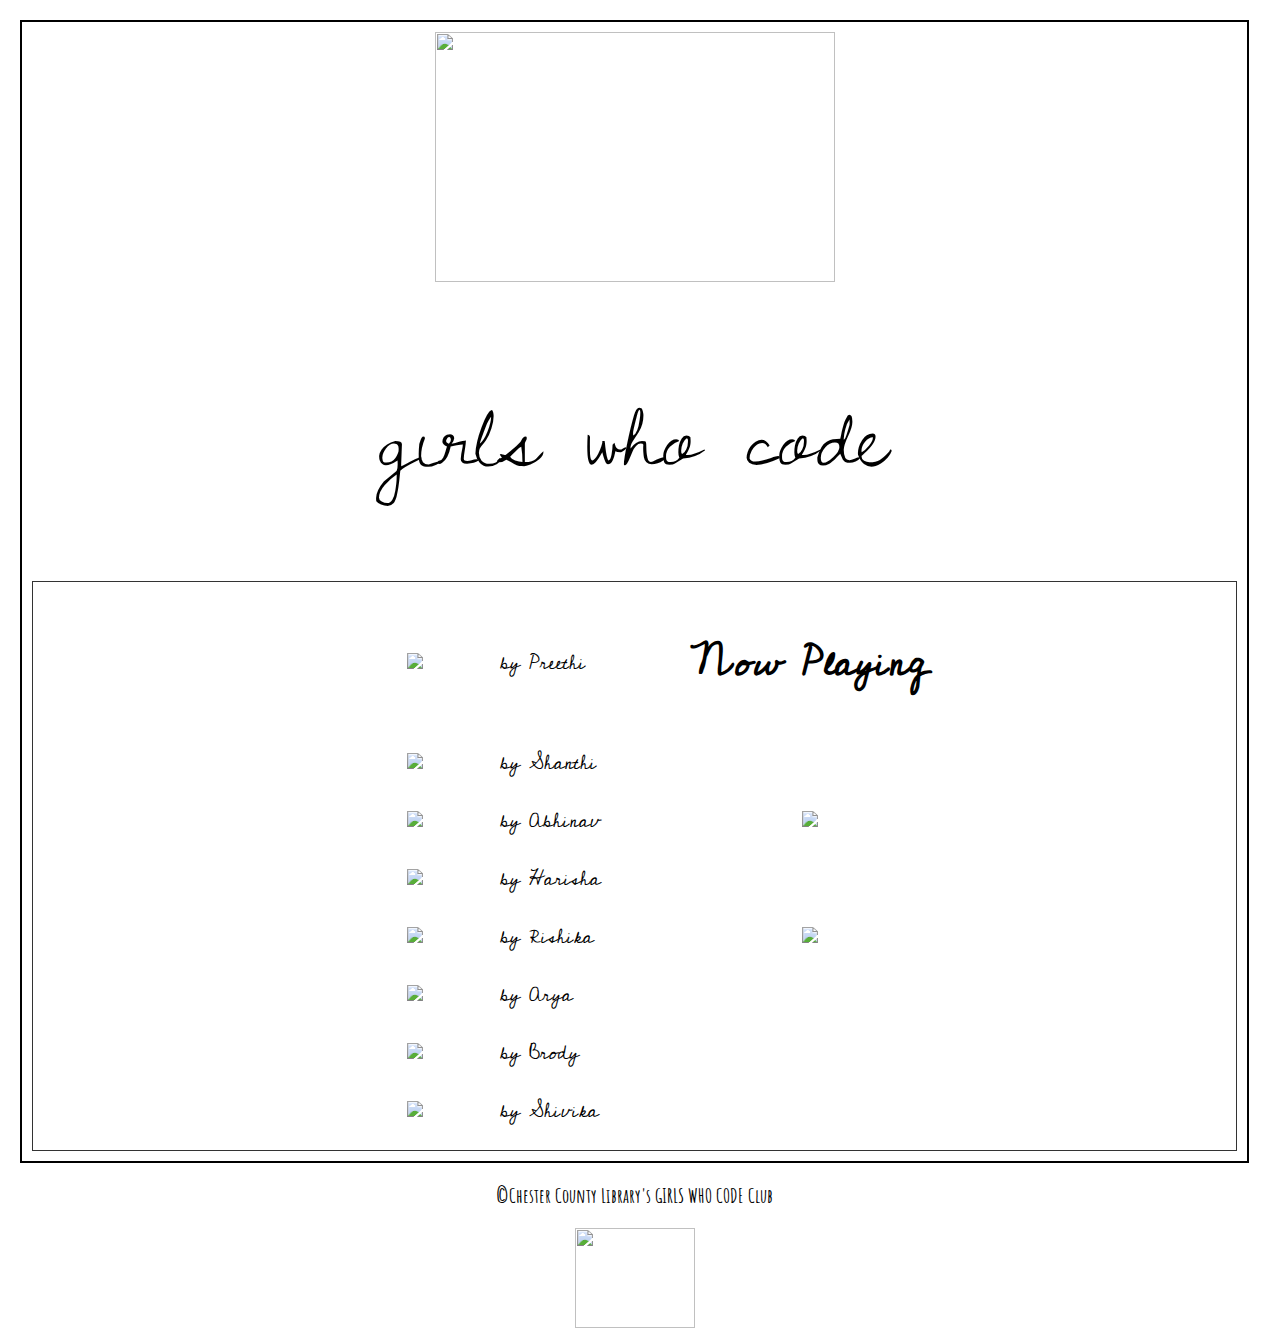
==== index.html @ e7b2006e "Add files via upload" ====
<!DOCTYPE html>
<html>
<head>
  <title>GWCFall2019</title>
    <meta charset="utf-8"/>
    <link rel="stylesheet" type="text/css" href="main.css">
    <style>
    @import url('https://fonts.googleapis.com/css?family=Amatic+SC|Cedarville+Cursive|Dawning+of+a+New+Day|Reenie+Beanie&display=swap');
    </style>
</head>
<body>
<div class="body">
<div class="header">
  <center><img class="tape" src="file:///S:/Rebecca/Girls%20Who%20Code/Fall%202019/Website/images/tape-edit.jpg" width="400px" height="250px"></center>
  <h1 class="page-title">girls who code</h1>
</div>

<div class="grid-container">
  <div id="icon" class="icon1"><a href="https://google.com" target="_blank"><img src="file:///S:/Rebecca/Girls%20Who%20Code/Fall%202019/Website/images/preethi.jpg"></a></div>
  <div id="icon" class="icon2"><a href="https://google.com" target="_blank"><img src="file:///S:/Rebecca/Girls%20Who%20Code/Fall%202019/Website/images/shanthi.jpg"></a></div>
  <div id="icon" class="icon3"><a href="https://google.com" target="_blank"><img src="file:///S:/Rebecca/Girls%20Who%20Code/Fall%202019/Website/images/abhinav.jpg"></a></div>
  <div id="icon" class="icon4"><a href="https://google.com" target="_blank"><img src="file:///S:/Rebecca/Girls%20Who%20Code/Fall%202019/Website/images/harisha.jpg"></a></div>
  <div id="icon" class="icon5"><a href="https://google.com" target="_blank"><img src="file:///S:/Rebecca/Girls%20Who%20Code/Fall%202019/Website/images/rishika.jpg"></a></div>
  <div id="icon" class="icon6"><a href="https://google.com" target="_blank"><img src="file:///S:/Rebecca/Girls%20Who%20Code/Fall%202019/Website/images/arya.jpg"></a></div>
  <div id="icon" class="icon7"><a href="https://google.com" target="_blank"><img src="file:///S:/Rebecca/Girls%20Who%20Code/Fall%202019/Website/images/brody.jpg"></a></div>
  <div id="icon" class="icon8"><a href="https://google.com" target="_blank"><img src="file:///S:/Rebecca/Girls%20Who%20Code/Fall%202019/Website/images/shivika.jpg"></a></div>

  <div id="item" class="item1">by Preethi</div>
  <div id="item" class="item2">by Shanthi</div>
  <div id="item" class="item3">by Abhinav</div>
  <div id="item" class="item4">by Harisha</div>
  <div id="item" class="item5">by Rishika</div>
  <div id="item" class="item6">by Arya</div>
  <div id="item" class="item7">by Brody</div>
  <div id="item" class="item8">by Shivika</div>

  <div id="player" class="player1"><h2>Now Playing</h2></div>
  <div id="image" class="player2">
    <script src="nowplaying.js"></script>
  </div>
  <div id="player" class="player3"><img src="file:///S:/Rebecca/Girls%20Who%20Code/Fall%202019/Website/images/player-buttons.jpg"></div>
</div>
</div>

</div>


<!--
  <ul>
    <li><a href="index.html">Home</a></li>
    <li><a href="about.html">About the Coders</a></li>
    <li class="dropdown">
        <a href="javascript:void(0)" class="dropbtn">Stories</a>
        <div class="dropdown-content">
          <a href="preethi.html">Preethi</a>
          <a href="shanthi.html">Shanthi</a>
          <a href="abhinav.html">Abhinav</a>
          <a href="harisha.html">Harisha</a>
          <a href="rishika.html">Rishika</a>
          <a href="arya.html">Arya</a>
          <a href="brody.html">Brody</a>
          <a href="shivika.html">Shivika</a>
        </div>
    </li>
  </ul>
</div>
<div class="main">
  <p class="page-description">Chester County Library's Girls Who Code club brings you...</p>
  <div class="gallery">
    <div class="container">
      <img src="ava.jpg" class="image">
      <div class="overlay">
        <div class="text">
          <a href="ava.html">Ava's Project</a>
        </div>
      </div>
    </div>
    <div class="container">
      <img src="trinity.jpg" class="image">
      <div class="overlay2">
        <div class="text">
          <a href="trinity.html">Trinity's Project</a>
        </div>
      </div>
    </div>
    <div class="container">
      <img src="danielle.jpg" class="image">
      <div class="overlay3">
        <div class="text">
          <a href="danielle.html">Danielle's Project</a>
        </div>
      </div>
    </div>
    <div class="container">
      <img src="saachi.jpg" class="image">
      <div class="overlay4">
        <div class="text">
          <a href="saachi.html">Saachi's Project</a>
        </div>
      </div>
    </div>
  </div>
-->

<h3>&copy;Chester County Library's GIRLS WHO CODE Club</h3>
<center><img src="http://www.wppl.org/sites/default/files/content/events/GWC.jpg" height="100" width="120"></center>
</body>
</html>
---- main.css ----
html, body {
  height: 100%;
  margin: 10px;
  text-align: left;
  width: 98%;
}

.body {
  border: 2px solid black
}

.tape {
  margin-top: 10px;
  margin-bottom: 0px;
}

.page-title {
  text-align: center;
  font-weight: normal;
  font-size: 100px;
  font-family: 'Dawning of a New Day', cursive;
  color: black;
}

.grid-container {
  display: grid;
  background-color: ;
  padding: 10px;
  margin: 10px;
  font-family: 'Cedarville Cursive', cursive;
  font-size: 20px;
  grid-template-columns: 150px 200px auto;
  justify-content: center;
  align-items: center;
  border-top: 1px solid rgba(0, 0, 0, 0.8);
  border-bottom: 1px solid rgba(0, 0, 0, 0.8);
  border-right: 1px solid rgba(0, 0, 0, 0.8);
  border-left: 1px solid rgba(0, 0, 0, 0.8);
}

#icon {
  background-color: ;
  padding: 10px;
  text-align: center;
}

.icon1 {
  grid-column: 1;
  grid-row: 1;
}

.icon2 {
  grid-column: 1;
  grid-row: 2;
}

.icon3 {
  grid-column: 1;
  grid-row: 3;
}

.icon4 {
  grid-column: 1;
  grid-row: 4;
}

.icon5 {
  grid-column: 1;
  grid-row: 5;
}

.icon6 {
  grid-column: 1;
  grid-row: 6;
}

.icon7 {
  grid-column: 1;
  grid-row: 7;
}

.icon8 {
  grid-column: 1;
  grid-row: 8;
}

#item {
  background-color: ;
  padding: 10px;
  text-align: left;
}

.item1 {
  grid-column: 2;
  grid-row: 1;
}

.item2 {
  grid-column: 2;
  grid-row: 2;
}

.item3 {
  grid-column: 2;
  grid-row: 3;
}

.item4 {
  grid-column: 2;
  grid-row: 4;
}

.item5 {
  grid-column: 2;
  grid-row: 5;
}

.item6 {
  grid-column: 2;
  grid-row: 6;
}

.item7 {
  grid-column: 2;
  grid-row: 7;
}

.item8 {
  grid-column: 2;
  grid-row: 8;
}

p {
  font-family: 'Cedarville Cursive', cursive;
  font-size: 20px;
}

#player, #image {
  text-align: center;
}

.player1 {
  grid-column: 3;
  grid-row: 1;
}

.player2 {
  grid-column: 3;
  grid-row: 2 / 5;
}

h2 {
  font-size: 40px;
  font-family: "Cedarville Cursive", cursive;
}

h3 {
  font-size: 20px;
  font-family: 'Amatic SC', cursive;
  text-align: center;
}

/*
ul {
  list-style-type: none;
  margin: 0;
  padding: 0;
  overflow: hidden;
  background: rgba(0,0,0, .8);
}

li {
  float: left;
  border-right: 1px solid #bbb;
}

li a, .dropbtn {
  display: inline-block;
  color: white;
  text-align: center;
  padding: 14px 16px;
  text-decoration: none;
}

li a:hover, .dropdown:hover .dropbtn {
    background-color: #40e0d0;
}

li.dropdown {
  display: inline-block;
}

.dropdown-content {
  display: none;
  position: absolute;
  background-color: #f9f9f9;
  min-width: 160px;
  box-shadow: 0px 8px 16px 0px rgba(0, 0, 0, 0, 2);
  z-index: 1;
}

.dropdown-content a {
  color: black;
  padding: 12px 16px;
  text-decoration: none;
  display: block;
  text-align: left;
}

.dropdown-content a: hover {
  background-color: #f1f1f1
}

.dropdown:hover .dropdown-content {
  display: block;
}

.active {
  background-color: #40e0d0
}

.nav {
  padding: 250px 0;
  margin: 2rem;
  font-family: 'Trebuchet MS', Helvetica, sans-serif;
  font-size: 20px;
  background-image: url("header.png");
  background-size: cover;
}

.page-description {
  border: 1px solid black;
  padding: 40px;
  margin: 2rem;
  font-family: 'Bookman Old Style', serif;
  font-size: 32px;
  font-weight: bold;
}

.gallery {
  display: flex;
  flex-wrap: wrap;
  justify-content: center;
}

.container {
  position: relative;
  width: 50%;
}

.image {
  display: block;
  width: 75%;
  height: auto;
  margin: auto;
  padding: 20px;
}

.container:hover .overlay {
  opacity: 1;
}

.container:hover .overlay2 {
  opacity: 1;
}

.container:hover .overlay3 {
  opacity: 1;
}

.container:hover .overlay4 {
  opacity: 1;
}
*/




.text {
  color: black;
  font-size: 42px;
  position: absolute;
  top: 50%;
  left: 50%;
  transform: translate(-50%, -50%);
  -ms-transform: translate(-50%, -50%);
}

.text a:link {
  color: black;
  text-decoration: none;
}

.text a:visited {
  color: black;
  text-decoration: none;
}

.text a:hover {
  color: white;
  text-decoration: none;
}

.overlay {
  position: absolute;
  top: 0;
  bottom: 0;
  left: 0;
  right: 0;
  height: 94%;
  width: 75%;
  opacity: 0;
  transition: .5s ease;
  background:url(00FFFF-0.5.png);
  margin: auto;
}

.overlay2 {
  position: absolute;
  top: 0;
  bottom: 0;
  left: 0;
  right: 0;
  height: 94%;
  width: 75%;
  opacity: 0;
  transition: .5s ease;
  background:url(FF0000-0.5.png);
  margin: auto;
  padding: auto;
}

.overlay3 {
  position: absolute;
  top: 0;
  bottom: 0;
  left: 0;
  right: 0;
  height: 94%;
  width: 75%;
  opacity: 0;
  transition: .5s ease;
  background:url(4B0082-0.5.png);
  margin: auto;
  padding: auto;
}

.overlay4 {
  position: absolute;
  top: 0;
  bottom: 0;
  left: 0;
  right: 0;
  height: 94%;
  width: 75%;
  opacity: 0;
  transition: .5s ease;
  background:url(FFFF00-0.5.png);
  margin: auto;
  padding: auto;
}

.gallery2 {
  display: flex;
  flex-wrap: wrap;
  justify-content: center;
}

.photo {
  align: left;
  display: block;
  width: auto;
  height: auto;
  margin: 30px;
  padding: 30px;
}
.photo-description {
  align: right;
  border: 1px solid black;
  padding: 30px;
  margin-top: 100px;
  margin-left: 60px;
  margin-right: 30px;
  margin-bottom: 30px;
  font-family: 'Bookman Old Style', serif;
  font-size: 36px;
}
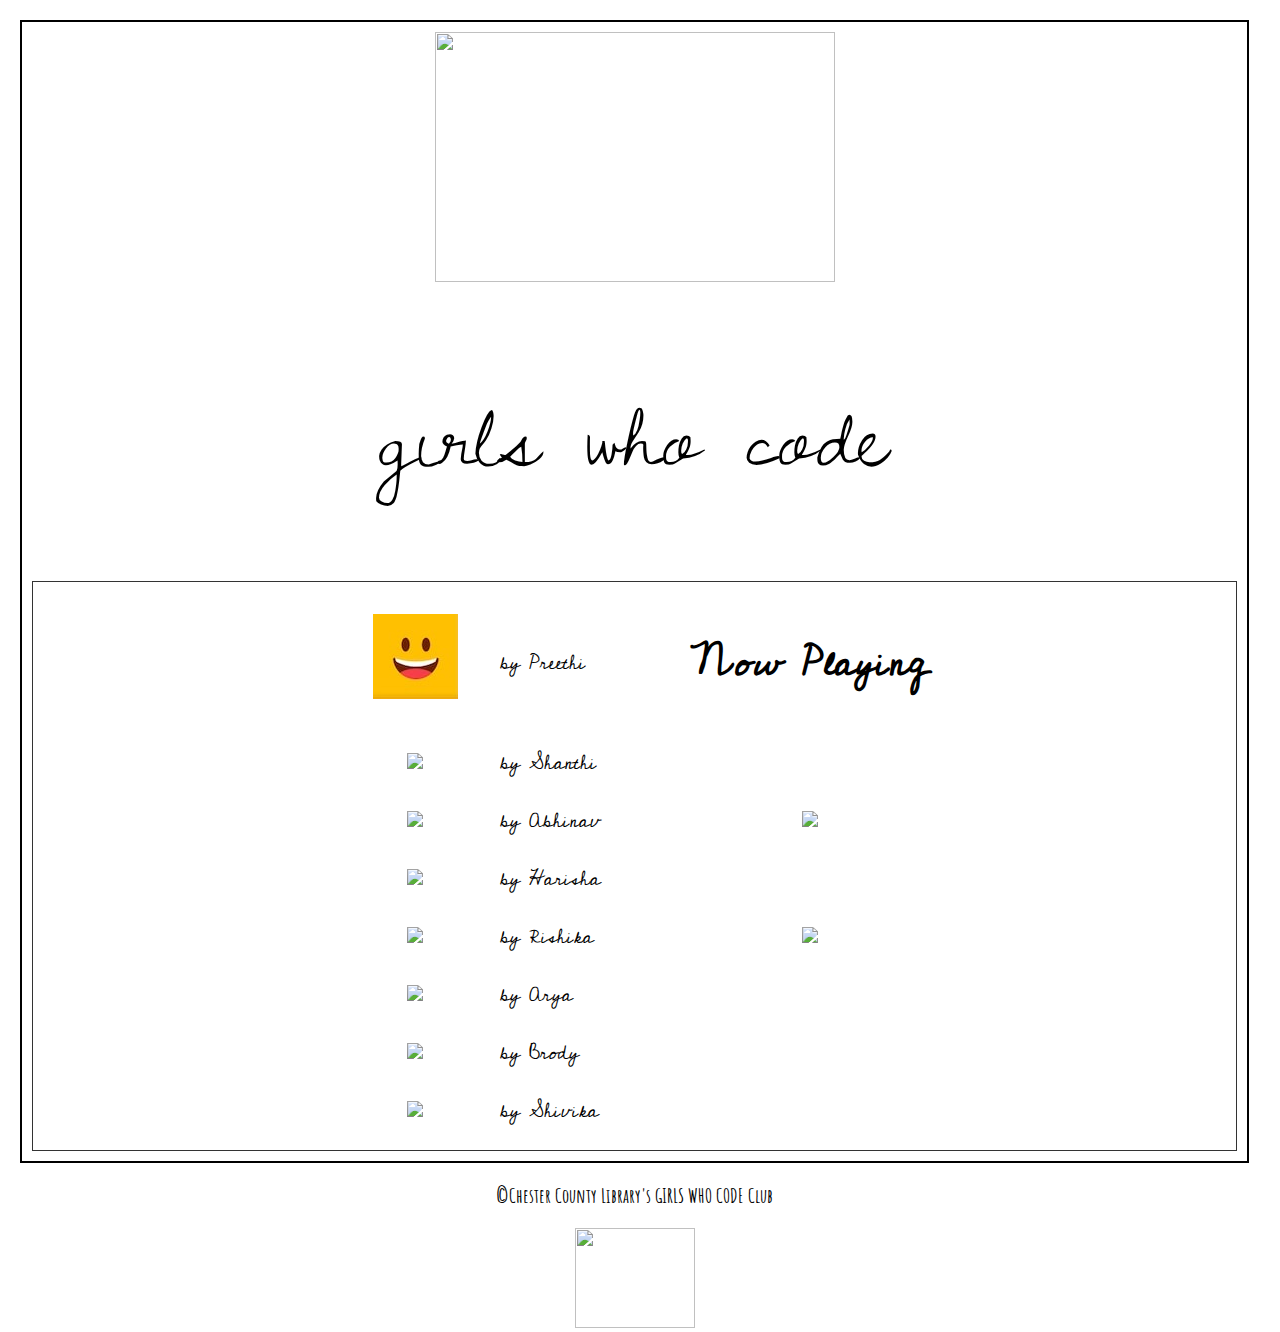
==== commit 1d087fa4: "Update index.html" ====
--- a/index.html
+++ b/index.html
@@ -16,7 +16,7 @@
 </div>
 
 <div class="grid-container">
-  <div id="icon" class="icon1"><a href="https://google.com" target="_blank"><img src="file:///S:/Rebecca/Girls%20Who%20Code/Fall%202019/Website/images/preethi.jpg"></a></div>
+  <div id="icon" class="icon1"><a href="https://google.com" target="_blank"><img src="preethi.jpg"></a></div>
   <div id="icon" class="icon2"><a href="https://google.com" target="_blank"><img src="file:///S:/Rebecca/Girls%20Who%20Code/Fall%202019/Website/images/shanthi.jpg"></a></div>
   <div id="icon" class="icon3"><a href="https://google.com" target="_blank"><img src="file:///S:/Rebecca/Girls%20Who%20Code/Fall%202019/Website/images/abhinav.jpg"></a></div>
   <div id="icon" class="icon4"><a href="https://google.com" target="_blank"><img src="file:///S:/Rebecca/Girls%20Who%20Code/Fall%202019/Website/images/harisha.jpg"></a></div>
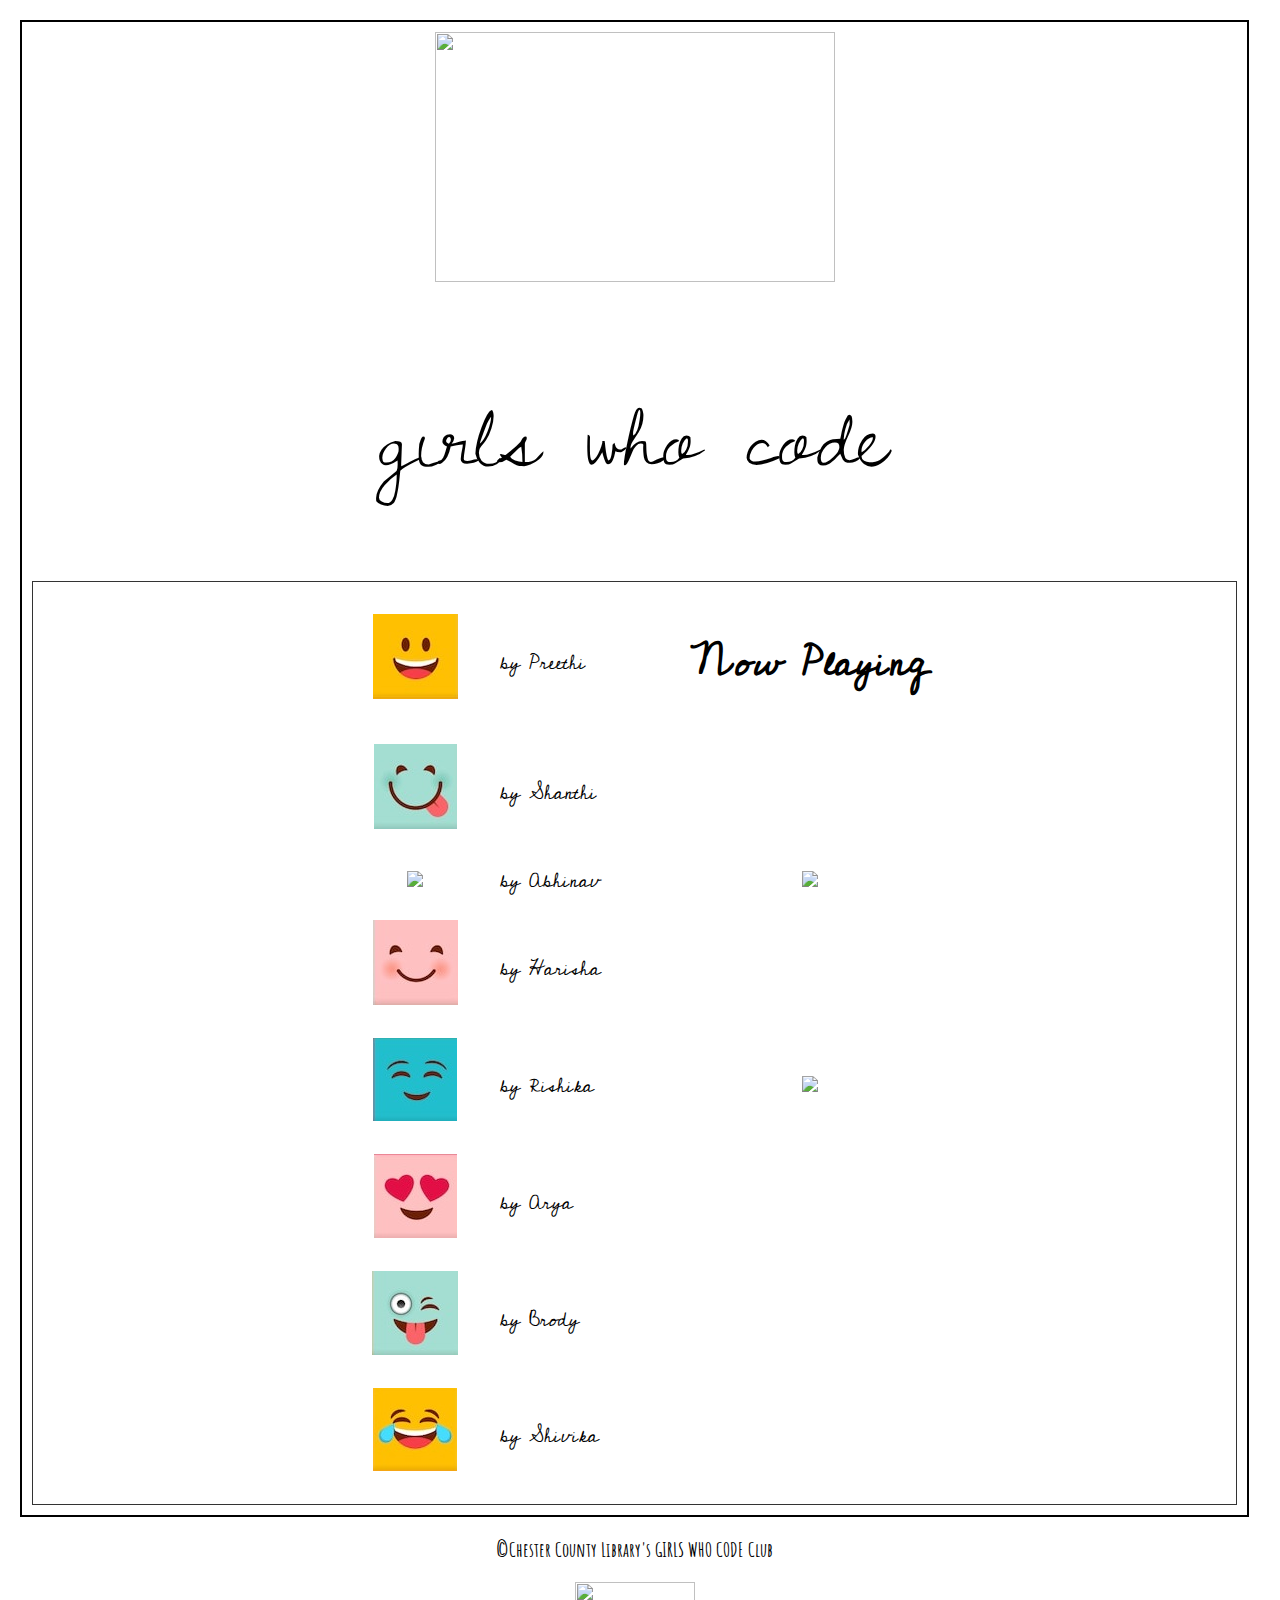
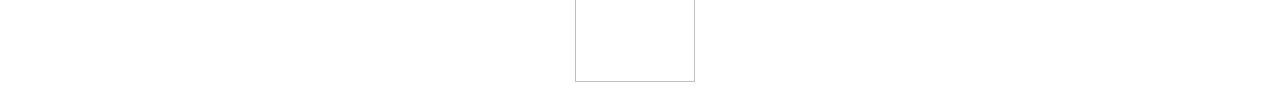
==== commit 11f995cd: "Update index.html" ====
--- a/index.html
+++ b/index.html
@@ -17,13 +17,13 @@
 
 <div class="grid-container">
   <div id="icon" class="icon1"><a href="https://google.com" target="_blank"><img src="preethi.jpg"></a></div>
-  <div id="icon" class="icon2"><a href="https://google.com" target="_blank"><img src="file:///S:/Rebecca/Girls%20Who%20Code/Fall%202019/Website/images/shanthi.jpg"></a></div>
-  <div id="icon" class="icon3"><a href="https://google.com" target="_blank"><img src="file:///S:/Rebecca/Girls%20Who%20Code/Fall%202019/Website/images/abhinav.jpg"></a></div>
-  <div id="icon" class="icon4"><a href="https://google.com" target="_blank"><img src="file:///S:/Rebecca/Girls%20Who%20Code/Fall%202019/Website/images/harisha.jpg"></a></div>
-  <div id="icon" class="icon5"><a href="https://google.com" target="_blank"><img src="file:///S:/Rebecca/Girls%20Who%20Code/Fall%202019/Website/images/rishika.jpg"></a></div>
-  <div id="icon" class="icon6"><a href="https://google.com" target="_blank"><img src="file:///S:/Rebecca/Girls%20Who%20Code/Fall%202019/Website/images/arya.jpg"></a></div>
-  <div id="icon" class="icon7"><a href="https://google.com" target="_blank"><img src="file:///S:/Rebecca/Girls%20Who%20Code/Fall%202019/Website/images/brody.jpg"></a></div>
-  <div id="icon" class="icon8"><a href="https://google.com" target="_blank"><img src="file:///S:/Rebecca/Girls%20Who%20Code/Fall%202019/Website/images/shivika.jpg"></a></div>
+  <div id="icon" class="icon2"><a href="https://google.com" target="_blank"><img src="shanthi.jpg"></a></div>
+  <div id="icon" class="icon3"><a href="https://google.com" target="_blank"><img src="abhinnav.jpg"></a></div>
+  <div id="icon" class="icon4"><a href="https://google.com" target="_blank"><img src="harisha.jpg"></a></div>
+  <div id="icon" class="icon5"><a href="https://google.com" target="_blank"><img src="rishika.jpg"></a></div>
+  <div id="icon" class="icon6"><a href="https://google.com" target="_blank"><img src="arya.jpg"></a></div>
+  <div id="icon" class="icon7"><a href="https://google.com" target="_blank"><img src="brody.jpg"></a></div>
+  <div id="icon" class="icon8"><a href="https://google.com" target="_blank"><img src="shivika.jpg"></a></div>
 
   <div id="item" class="item1">by Preethi</div>
   <div id="item" class="item2">by Shanthi</div>
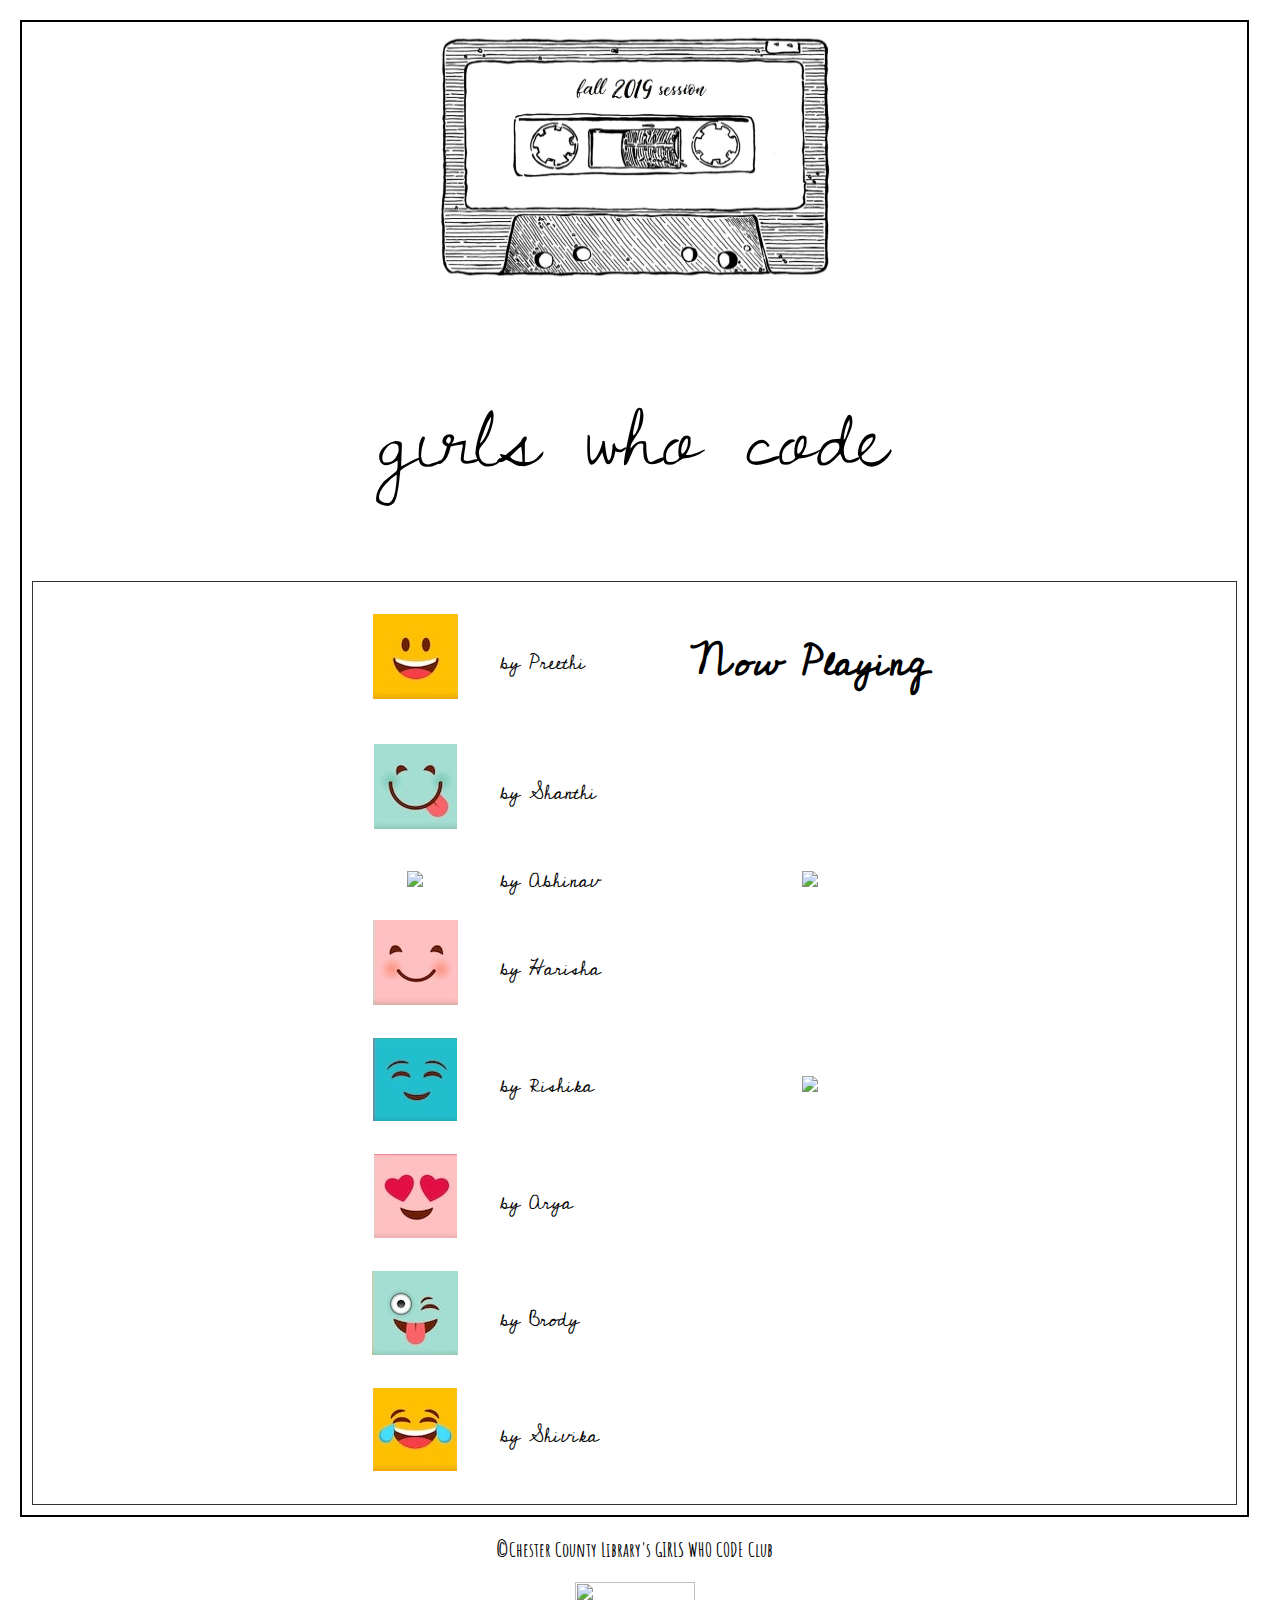
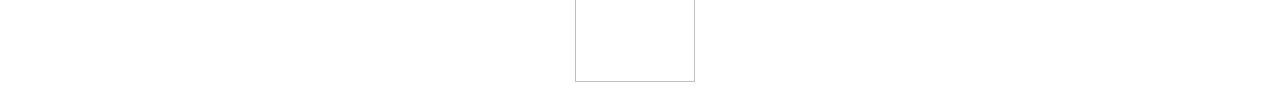
==== commit 7da4cf1a: "Update index.html" ====
--- a/index.html
+++ b/index.html
@@ -11,7 +11,7 @@
 <body>
 <div class="body">
 <div class="header">
-  <center><img class="tape" src="file:///S:/Rebecca/Girls%20Who%20Code/Fall%202019/Website/images/tape-edit.jpg" width="400px" height="250px"></center>
+  <center><img class="tape" src="tape-edit.jpg" width="400px" height="250px"></center>
   <h1 class="page-title">girls who code</h1>
 </div>
 
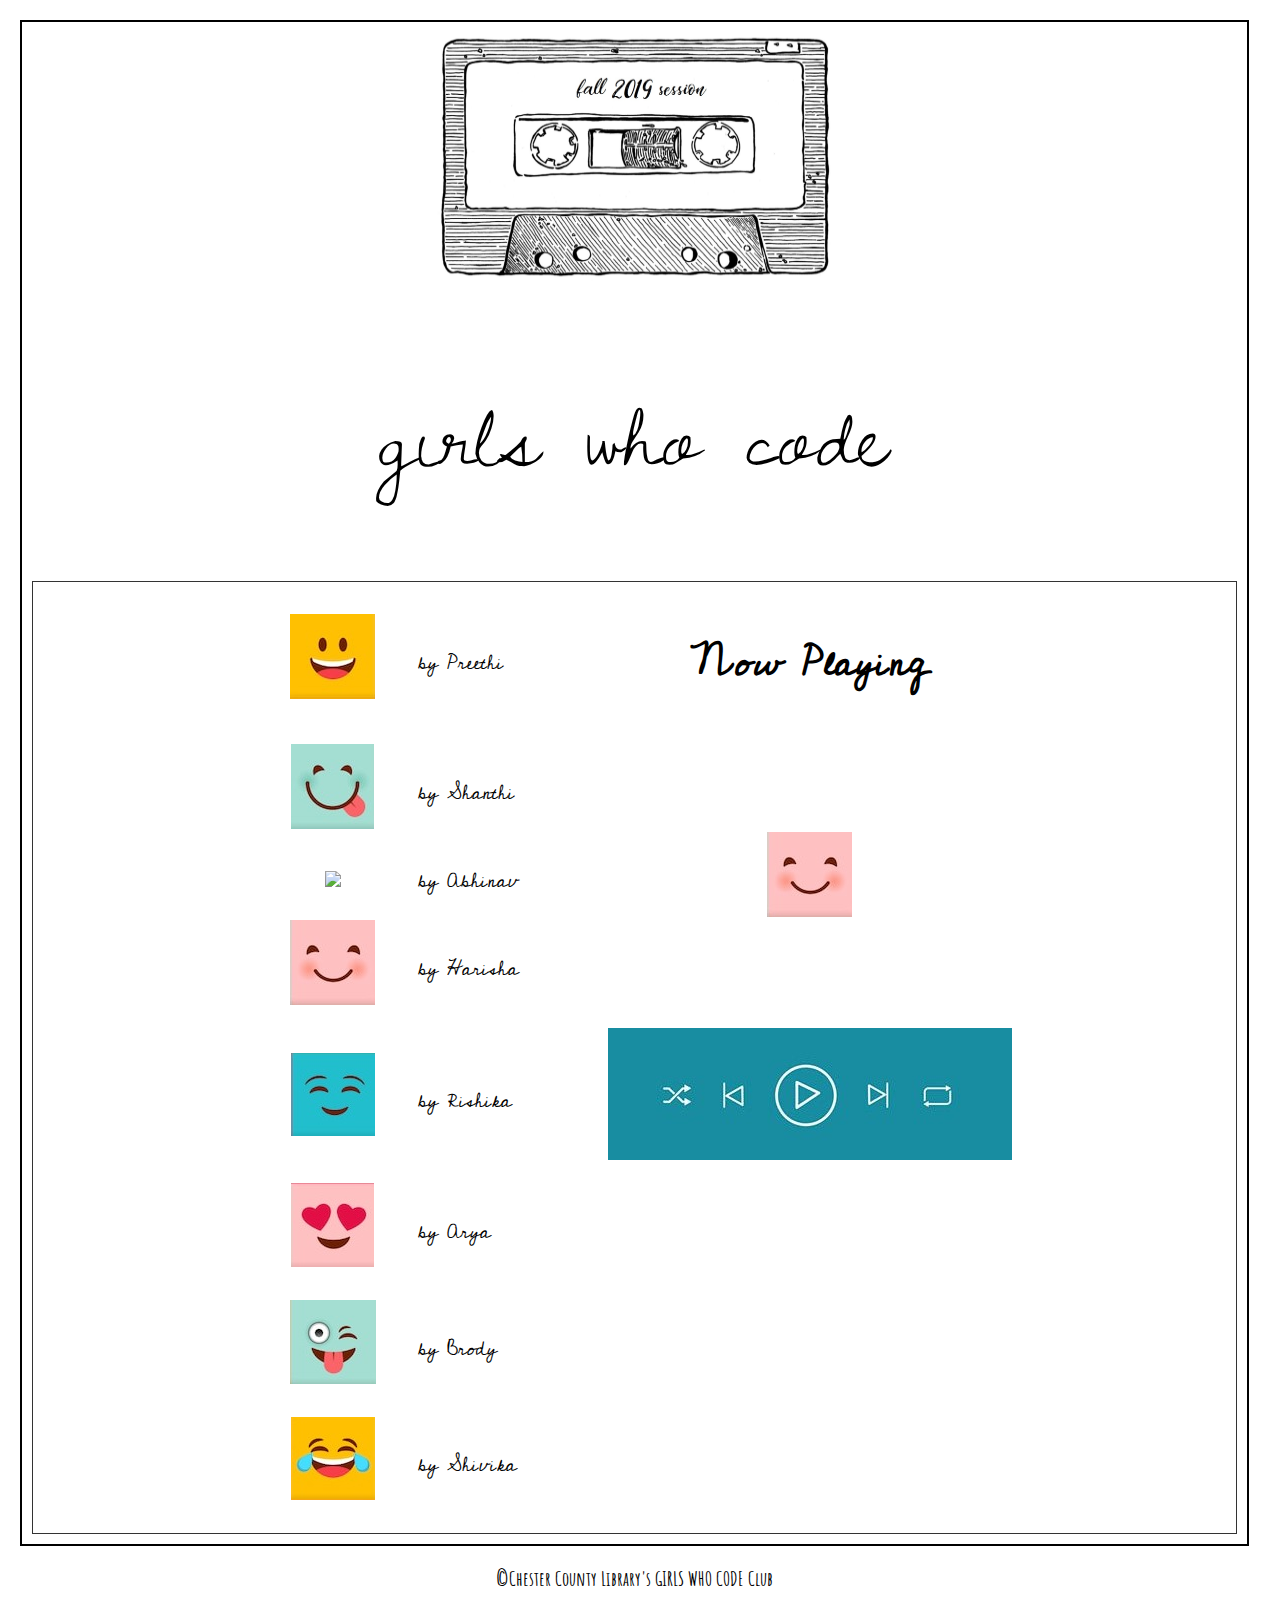
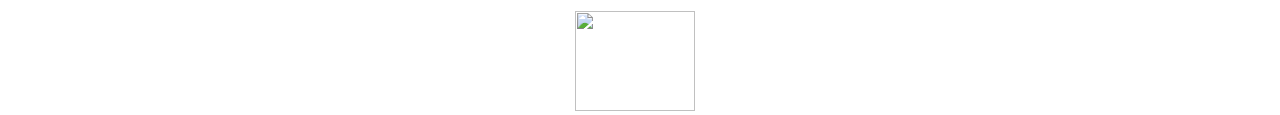
==== commit e7e9a74b: "Update index.html" ====
--- a/index.html
+++ b/index.html
@@ -38,7 +38,7 @@
   <div id="image" class="player2">
     <script src="nowplaying.js"></script>
   </div>
-  <div id="player" class="player3"><img src="file:///S:/Rebecca/Girls%20Who%20Code/Fall%202019/Website/images/player-buttons.jpg"></div>
+  <div id="player" class="player3"><img src="player-buttons.jpg"></div>
 </div>
 </div>
 
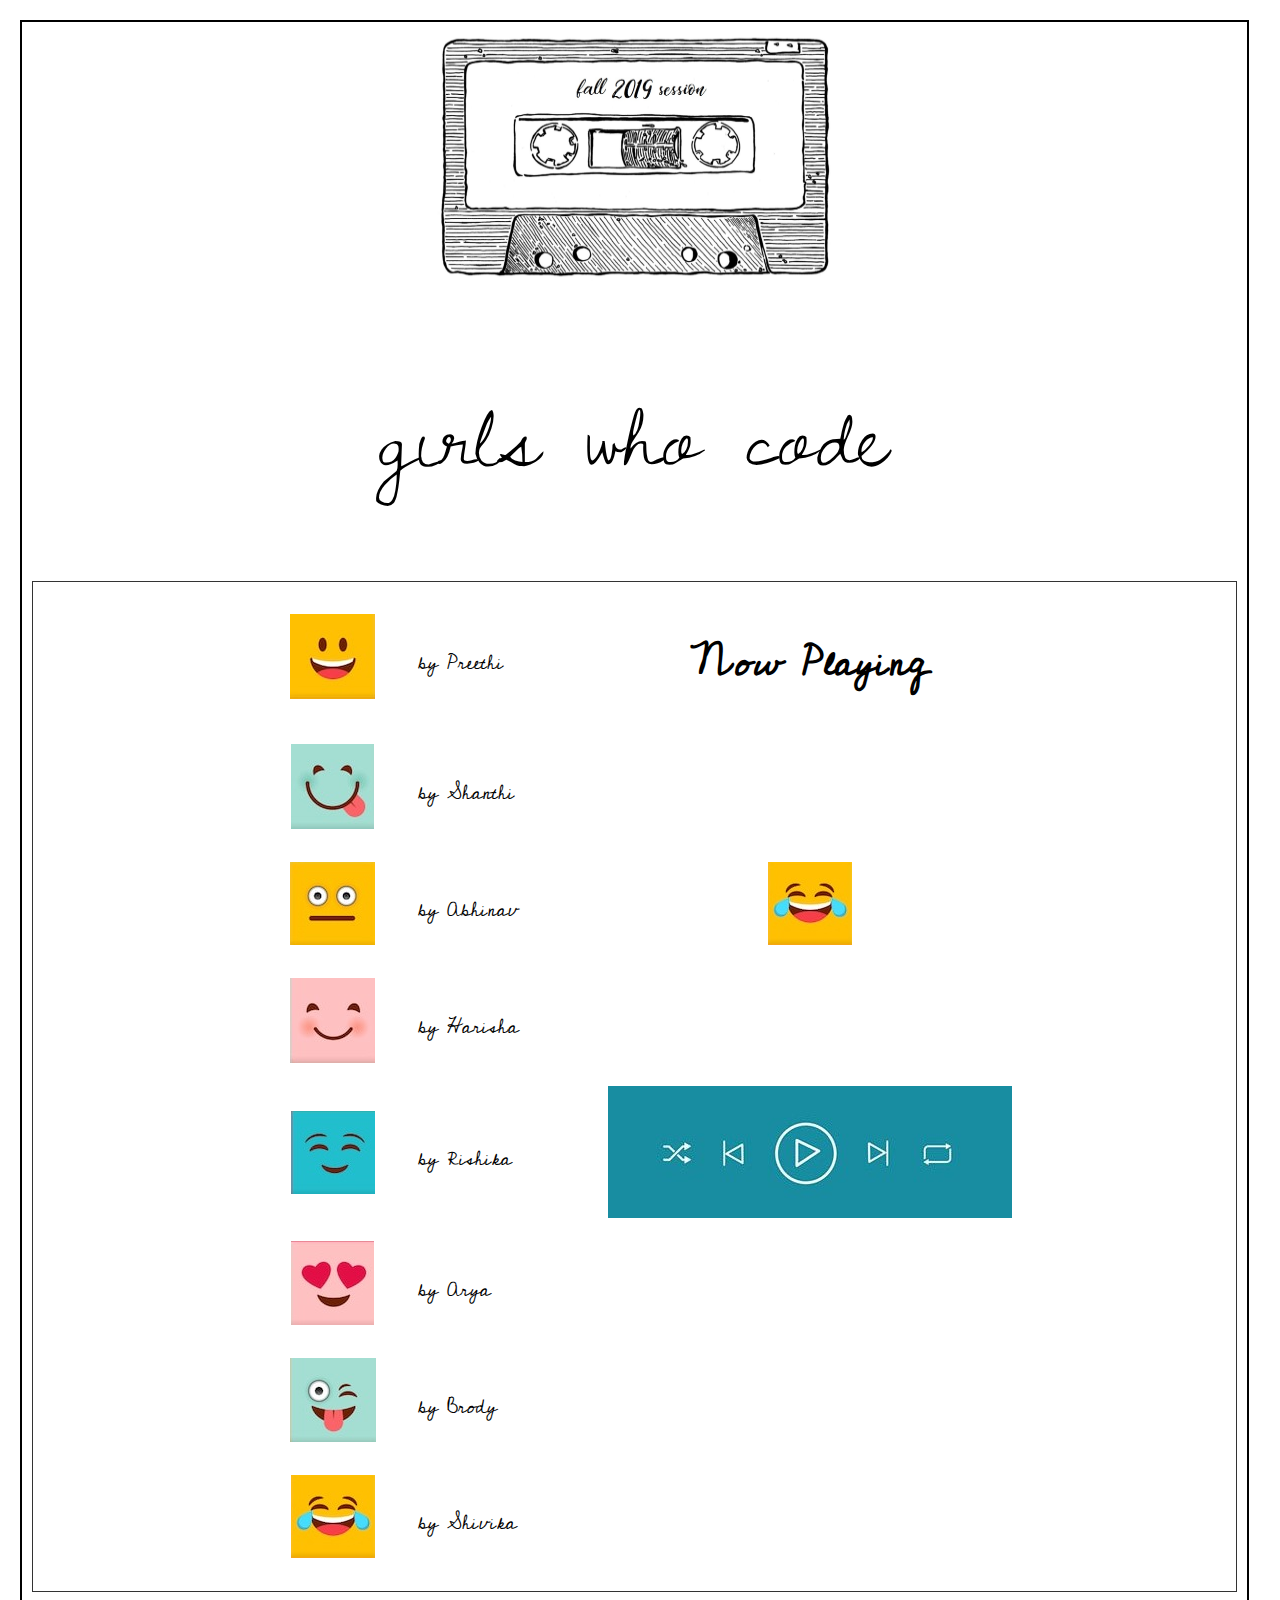
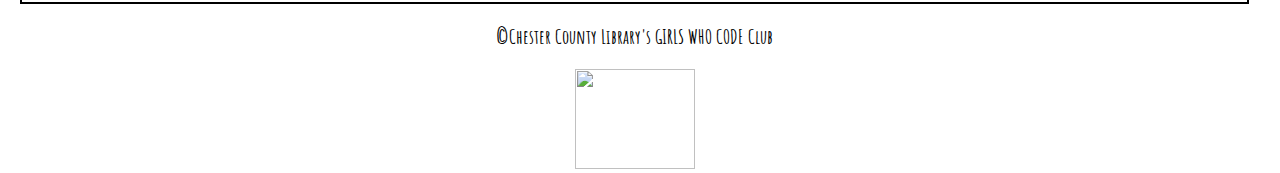
==== commit d6674788: "Update index.html" ====
--- a/index.html
+++ b/index.html
@@ -16,9 +16,9 @@
 </div>
 
 <div class="grid-container">
-  <div id="icon" class="icon1"><a href="https://google.com" target="_blank"><img src="preethi.jpg"></a></div>
-  <div id="icon" class="icon2"><a href="https://google.com" target="_blank"><img src="shanthi.jpg"></a></div>
-  <div id="icon" class="icon3"><a href="https://google.com" target="_blank"><img src="abhinnav.jpg"></a></div>
+  <div id="icon" class="icon1"><a href="preethi.html" target="_blank"><img src="preethi.jpg"></a></div>
+  <div id="icon" class="icon2"><a href="shanthi.html" target="_blank"><img src="shanthi.jpg"></a></div>
+  <div id="icon" class="icon3"><a href="hi.html" target="_blank"><img src="abhinav.jpg"></a></div>
   <div id="icon" class="icon4"><a href="https://google.com" target="_blank"><img src="harisha.jpg"></a></div>
   <div id="icon" class="icon5"><a href="https://google.com" target="_blank"><img src="rishika.jpg"></a></div>
   <div id="icon" class="icon6"><a href="https://google.com" target="_blank"><img src="arya.jpg"></a></div>
@@ -42,66 +42,6 @@
 </div>
 </div>
 
-</div>
-
-
-<!--
-  <ul>
-    <li><a href="index.html">Home</a></li>
-    <li><a href="about.html">About the Coders</a></li>
-    <li class="dropdown">
-        <a href="javascript:void(0)" class="dropbtn">Stories</a>
-        <div class="dropdown-content">
-          <a href="preethi.html">Preethi</a>
-          <a href="shanthi.html">Shanthi</a>
-          <a href="abhinav.html">Abhinav</a>
-          <a href="harisha.html">Harisha</a>
-          <a href="rishika.html">Rishika</a>
-          <a href="arya.html">Arya</a>
-          <a href="brody.html">Brody</a>
-          <a href="shivika.html">Shivika</a>
-        </div>
-    </li>
-  </ul>
-</div>
-<div class="main">
-  <p class="page-description">Chester County Library's Girls Who Code club brings you...</p>
-  <div class="gallery">
-    <div class="container">
-      <img src="ava.jpg" class="image">
-      <div class="overlay">
-        <div class="text">
-          <a href="ava.html">Ava's Project</a>
-        </div>
-      </div>
-    </div>
-    <div class="container">
-      <img src="trinity.jpg" class="image">
-      <div class="overlay2">
-        <div class="text">
-          <a href="trinity.html">Trinity's Project</a>
-        </div>
-      </div>
-    </div>
-    <div class="container">
-      <img src="danielle.jpg" class="image">
-      <div class="overlay3">
-        <div class="text">
-          <a href="danielle.html">Danielle's Project</a>
-        </div>
-      </div>
-    </div>
-    <div class="container">
-      <img src="saachi.jpg" class="image">
-      <div class="overlay4">
-        <div class="text">
-          <a href="saachi.html">Saachi's Project</a>
-        </div>
-      </div>
-    </div>
-  </div>
--->
-
 <h3>&copy;Chester County Library's GIRLS WHO CODE Club</h3>
 <center><img src="http://www.wppl.org/sites/default/files/content/events/GWC.jpg" height="100" width="120"></center>
 </body>
--- a/main.css
+++ b/main.css
@@ -159,229 +159,3 @@
   font-family: 'Amatic SC', cursive;
   text-align: center;
 }
-
-/*
-ul {
-  list-style-type: none;
-  margin: 0;
-  padding: 0;
-  overflow: hidden;
-  background: rgba(0,0,0, .8);
-}
-
-li {
-  float: left;
-  border-right: 1px solid #bbb;
-}
-
-li a, .dropbtn {
-  display: inline-block;
-  color: white;
-  text-align: center;
-  padding: 14px 16px;
-  text-decoration: none;
-}
-
-li a:hover, .dropdown:hover .dropbtn {
-    background-color: #40e0d0;
-}
-
-li.dropdown {
-  display: inline-block;
-}
-
-.dropdown-content {
-  display: none;
-  position: absolute;
-  background-color: #f9f9f9;
-  min-width: 160px;
-  box-shadow: 0px 8px 16px 0px rgba(0, 0, 0, 0, 2);
-  z-index: 1;
-}
-
-.dropdown-content a {
-  color: black;
-  padding: 12px 16px;
-  text-decoration: none;
-  display: block;
-  text-align: left;
-}
-
-.dropdown-content a: hover {
-  background-color: #f1f1f1
-}
-
-.dropdown:hover .dropdown-content {
-  display: block;
-}
-
-.active {
-  background-color: #40e0d0
-}
-
-.nav {
-  padding: 250px 0;
-  margin: 2rem;
-  font-family: 'Trebuchet MS', Helvetica, sans-serif;
-  font-size: 20px;
-  background-image: url("header.png");
-  background-size: cover;
-}
-
-.page-description {
-  border: 1px solid black;
-  padding: 40px;
-  margin: 2rem;
-  font-family: 'Bookman Old Style', serif;
-  font-size: 32px;
-  font-weight: bold;
-}
-
-.gallery {
-  display: flex;
-  flex-wrap: wrap;
-  justify-content: center;
-}
-
-.container {
-  position: relative;
-  width: 50%;
-}
-
-.image {
-  display: block;
-  width: 75%;
-  height: auto;
-  margin: auto;
-  padding: 20px;
-}
-
-.container:hover .overlay {
-  opacity: 1;
-}
-
-.container:hover .overlay2 {
-  opacity: 1;
-}
-
-.container:hover .overlay3 {
-  opacity: 1;
-}
-
-.container:hover .overlay4 {
-  opacity: 1;
-}
-*/
-
-
-
-
-.text {
-  color: black;
-  font-size: 42px;
-  position: absolute;
-  top: 50%;
-  left: 50%;
-  transform: translate(-50%, -50%);
-  -ms-transform: translate(-50%, -50%);
-}
-
-.text a:link {
-  color: black;
-  text-decoration: none;
-}
-
-.text a:visited {
-  color: black;
-  text-decoration: none;
-}
-
-.text a:hover {
-  color: white;
-  text-decoration: none;
-}
-
-.overlay {
-  position: absolute;
-  top: 0;
-  bottom: 0;
-  left: 0;
-  right: 0;
-  height: 94%;
-  width: 75%;
-  opacity: 0;
-  transition: .5s ease;
-  background:url(00FFFF-0.5.png);
-  margin: auto;
-}
-
-.overlay2 {
-  position: absolute;
-  top: 0;
-  bottom: 0;
-  left: 0;
-  right: 0;
-  height: 94%;
-  width: 75%;
-  opacity: 0;
-  transition: .5s ease;
-  background:url(FF0000-0.5.png);
-  margin: auto;
-  padding: auto;
-}
-
-.overlay3 {
-  position: absolute;
-  top: 0;
-  bottom: 0;
-  left: 0;
-  right: 0;
-  height: 94%;
-  width: 75%;
-  opacity: 0;
-  transition: .5s ease;
-  background:url(4B0082-0.5.png);
-  margin: auto;
-  padding: auto;
-}
-
-.overlay4 {
-  position: absolute;
-  top: 0;
-  bottom: 0;
-  left: 0;
-  right: 0;
-  height: 94%;
-  width: 75%;
-  opacity: 0;
-  transition: .5s ease;
-  background:url(FFFF00-0.5.png);
-  margin: auto;
-  padding: auto;
-}
-
-.gallery2 {
-  display: flex;
-  flex-wrap: wrap;
-  justify-content: center;
-}
-
-.photo {
-  align: left;
-  display: block;
-  width: auto;
-  height: auto;
-  margin: 30px;
-  padding: 30px;
-}
-.photo-description {
-  align: right;
-  border: 1px solid black;
-  padding: 30px;
-  margin-top: 100px;
-  margin-left: 60px;
-  margin-right: 30px;
-  margin-bottom: 30px;
-  font-family: 'Bookman Old Style', serif;
-  font-size: 36px;
-}
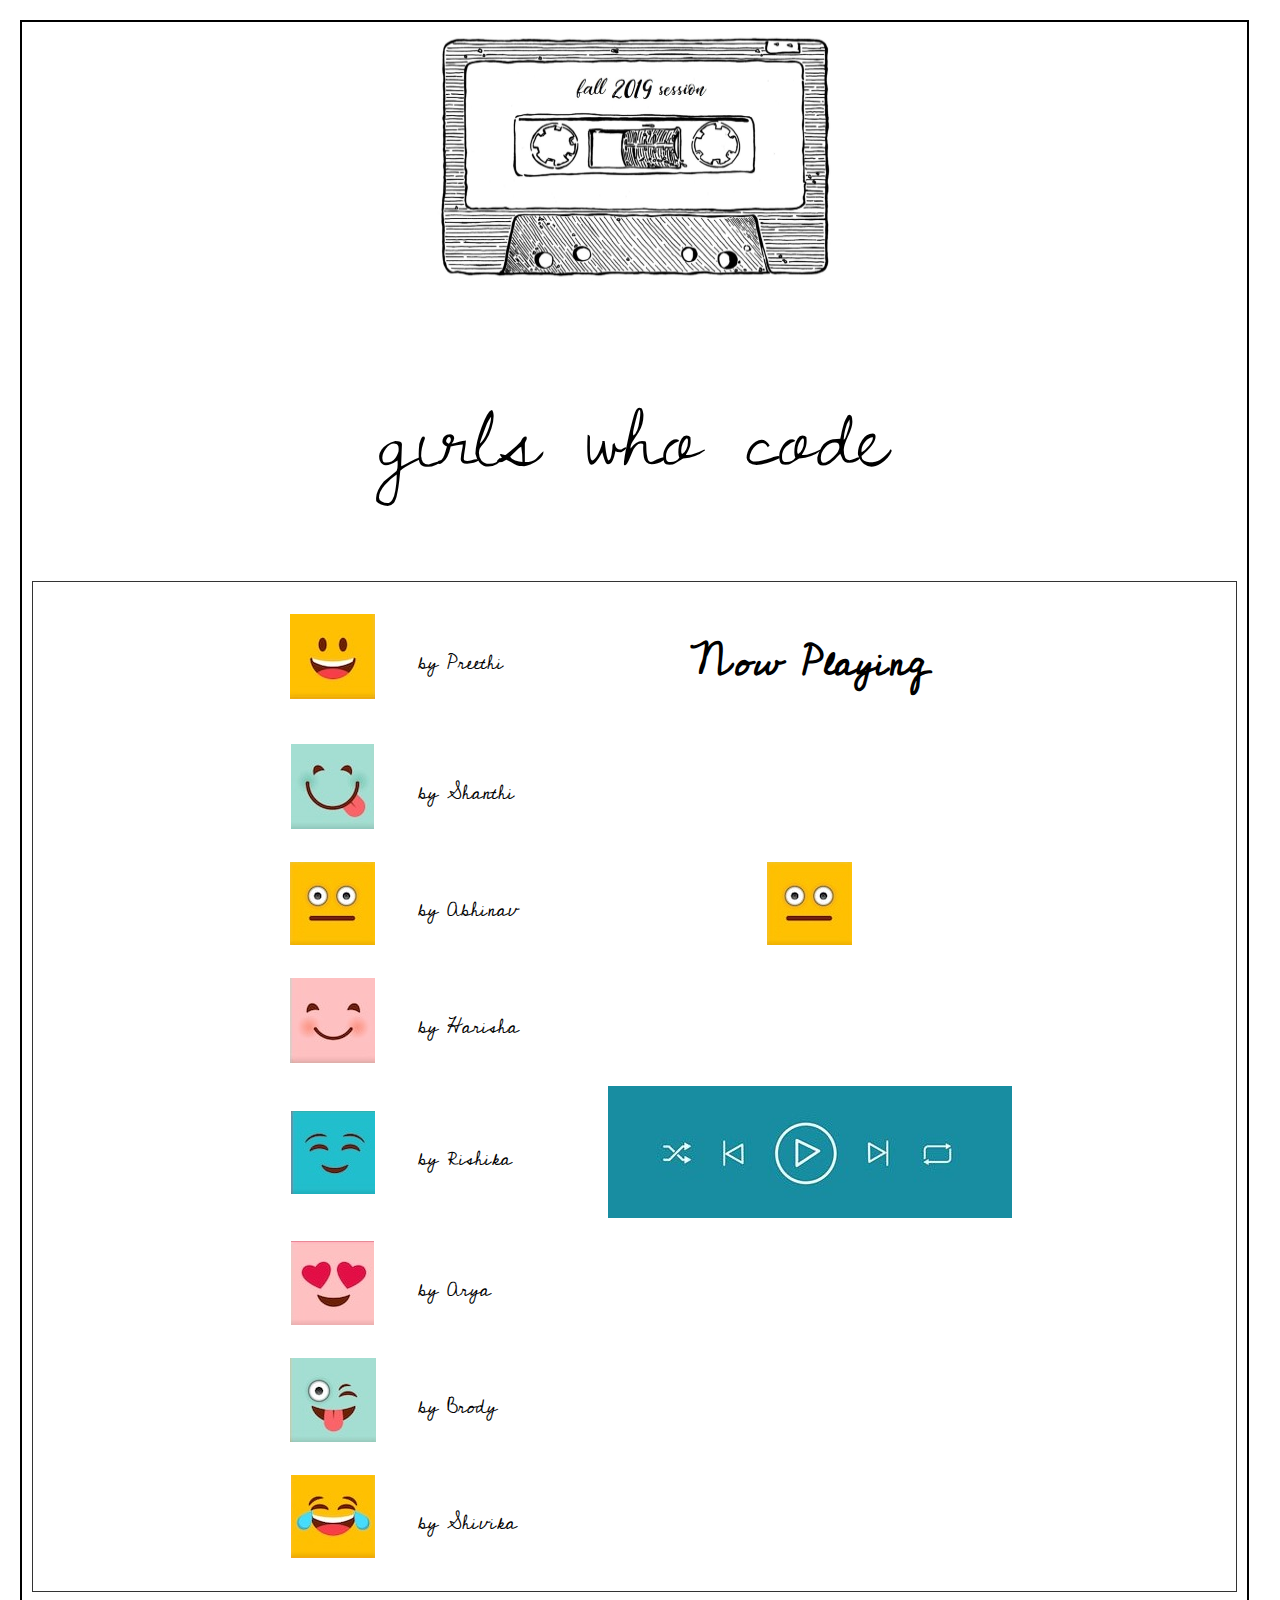
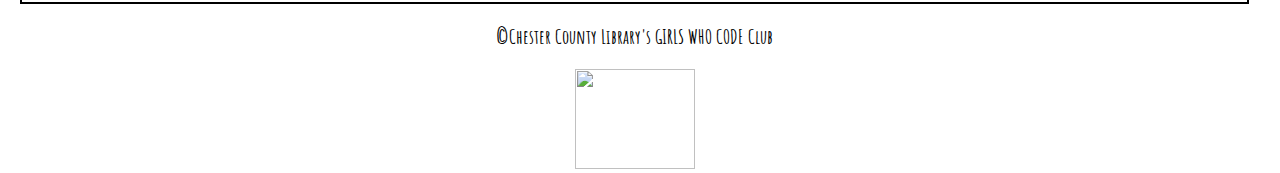
==== commit 0f146d05: "Update index.html" ====
--- a/index.html
+++ b/index.html
@@ -16,11 +16,11 @@
 </div>
 
 <div class="grid-container">
-  <div id="icon" class="icon1"><a href="preethi.html" target="_blank"><img src="preethi.jpg"></a></div>
-  <div id="icon" class="icon2"><a href="shanthi.html" target="_blank"><img src="shanthi.jpg"></a></div>
+  <div id="icon" class="icon1"><a href="Preethi.html" target="_blank"><img src="preethi.jpg"></a></div>
+  <div id="icon" class="icon2"><a href="Shanthi.html" target="_blank"><img src="shanthi.jpg"></a></div>
   <div id="icon" class="icon3"><a href="hi.html" target="_blank"><img src="abhinav.jpg"></a></div>
   <div id="icon" class="icon4"><a href="https://google.com" target="_blank"><img src="harisha.jpg"></a></div>
-  <div id="icon" class="icon5"><a href="https://google.com" target="_blank"><img src="rishika.jpg"></a></div>
+  <div id="icon" class="icon5"><a href="https://www.khanacademy.org/hour-of-code/diy-halloween-costumes/5887408675094528" target="_blank"><img src="rishika.jpg"></a></div>
   <div id="icon" class="icon6"><a href="https://google.com" target="_blank"><img src="arya.jpg"></a></div>
   <div id="icon" class="icon7"><a href="https://google.com" target="_blank"><img src="brody.jpg"></a></div>
   <div id="icon" class="icon8"><a href="https://google.com" target="_blank"><img src="shivika.jpg"></a></div>
